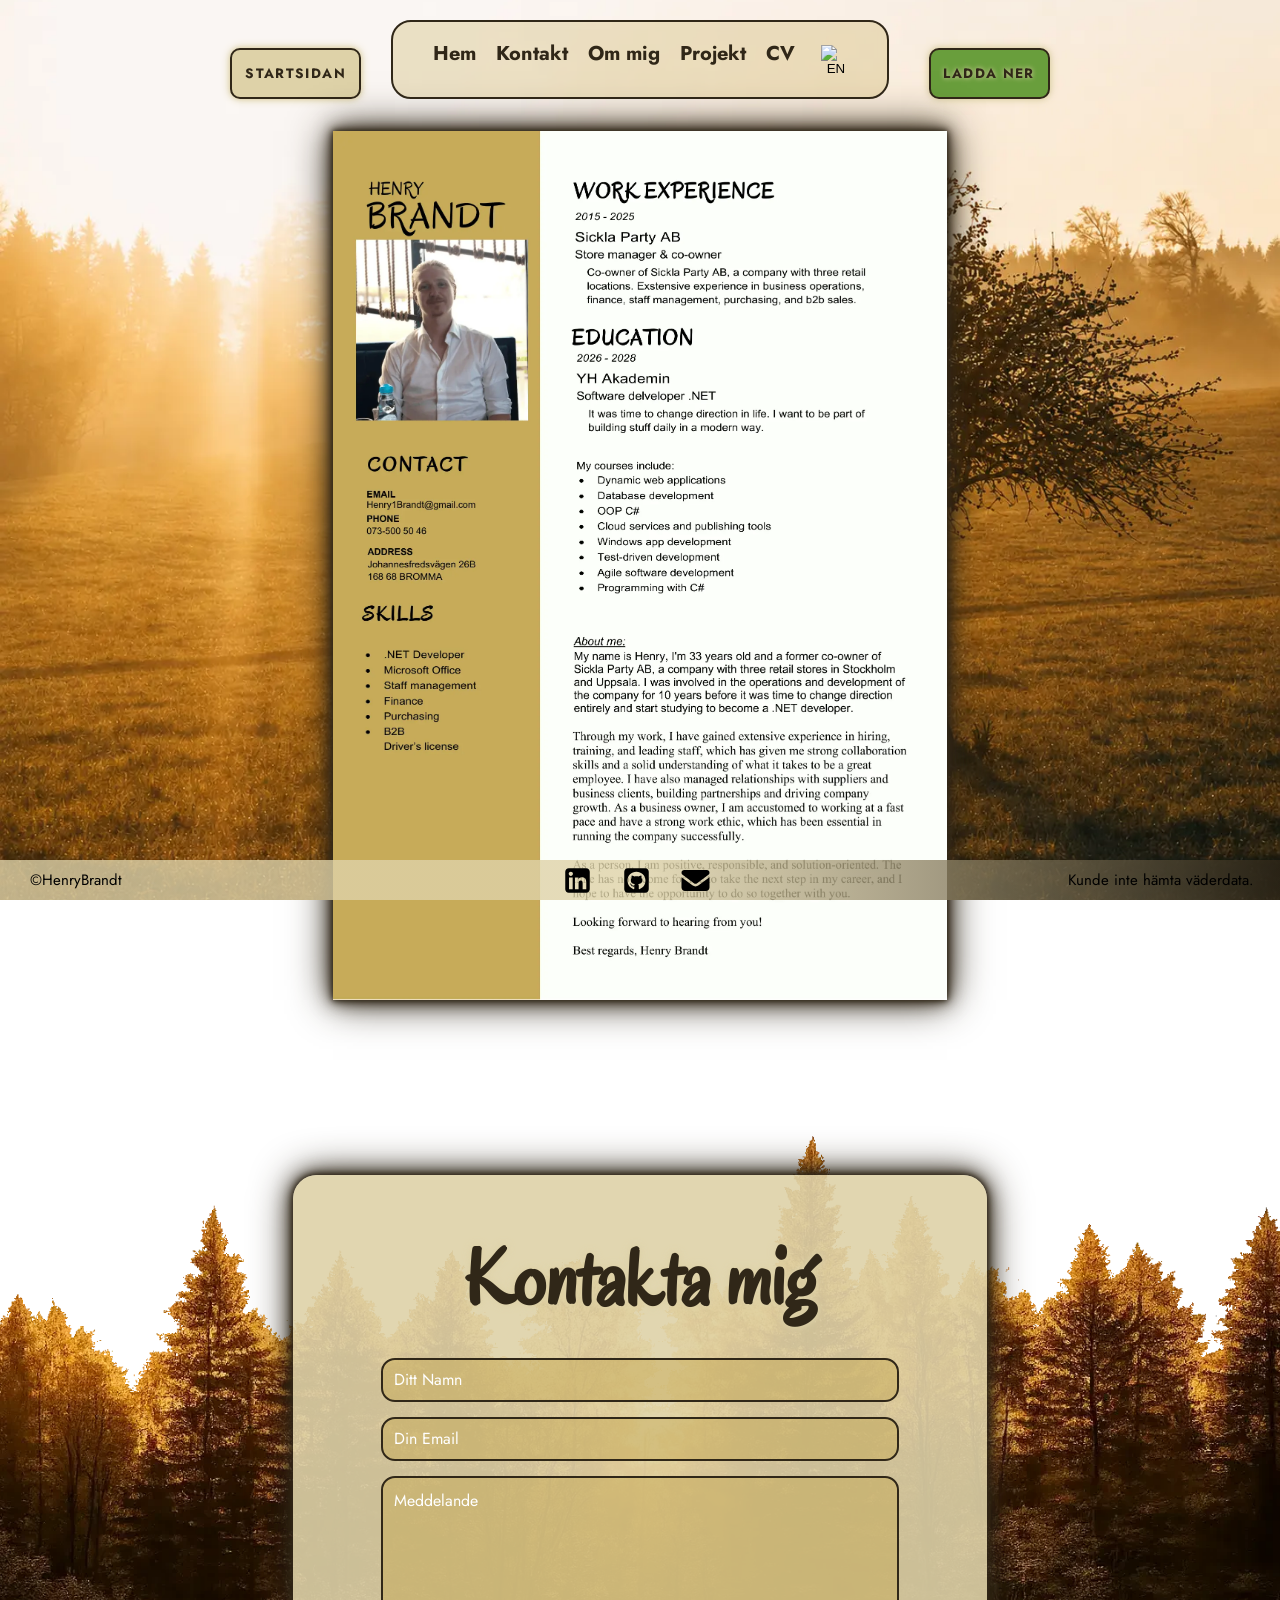
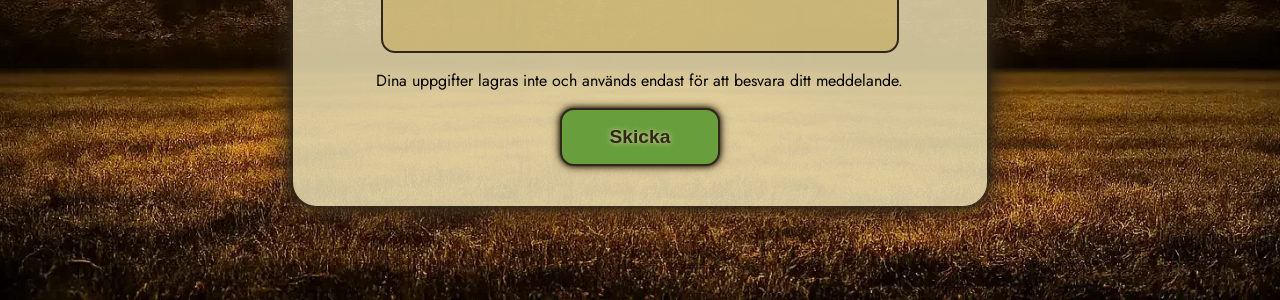
==== resume.html @ 18d9bd63 "försökte få 100% på lighthouse" ====
<!doctype html>
<html lang="en">
  <head>
    <meta charset="UTF-8" />
    <meta name="viewport" content="width=device-width, initial-scale=1.0" />
    <title>CV-Page</title>
    <meta
      name="description"
      content="Webbportfolio för Henry Brandt. Här hittar du mina kunskaper inom webbutveckling, tidigare projekt, mitt CV samt ett kontaktformulär."
    />
    <link rel="preconnect" href="https://fonts.googleapis.com" />
    <link rel="preconnect" href="https://fonts.gstatic.com" crossorigin />
    <link
      href="https://fonts.googleapis.com/css2?family=Jost:wght@400;700&display=swap"
      rel="stylesheet"
    />
    <link
      href="https://fonts.googleapis.com/css2?family=Jost:ital,wght@0,400;0,700&family=Oregano&display=swap"
      rel="stylesheet"
    />
    <link rel="stylesheet" href="style.css" />
  </head>
  <body>
    <!-- ======================navbar=========== -->
    <nav class="navbar">
      <button class="hamburger" id="hamburger">
        <span></span>
        <span></span>
        <span></span>
      </button>
      <ul class="nav-links" id="nav-links">
        <li><a href="index.html" data-i18n="nav-home">Hem</a></li>
        <li><a href="#contact-me" data-i18n="nav-contact">Kontakt</a></li>
        <li><a href="index.html#about" data-i18n="nav-about">Om mig</a></li>
        <li>
          <a href="index.html#projects" data-i18n="nav-projects">Projekt</a>
        </li>
        <li><a href="resume.html" data-i18n="nav-cv">CV</a></li>
        <li>
          <button id="lang-btn">
            <img id="lang-icon" src="Images/uk.svg" alt="EN" />
          </button>
        </li>
      </ul>
    </nav>
    <!-- ========resume===== -->
    <main>
      <section class="resume-page">
        <div class="resume">
          <div class="resume-btns">
            <a href="index.html" class="btn" id="more" data-i18n="home-btn"
              >Startsidan</a
            >
            <a
              href="files/CV Henry Brandt.pdf"
              download
              class="btn"
              id="download-btn"
              data-i18n="download-btn"
              >Ladda ner</a
            >
          </div>
          <img
            id="resume-img"
            class="resume-img"
            src="Images/CVHenryBrandt.webp"
            alt="Henry Brandt Resume"
          />
        </div>
      </section>
      <!-- ==========contact========== -->
      <section id="contact-me">
        <div class="contact-container">
          <form
            action="https://formsubmit.co/628b994dd02f0f2e605fde5d60cd582c"
            method="POST"
          >
            <h2 data-i18n="contact-header">Kontakta mig</h2>
            <input
              type="text"
              name="name"
              data-i18n-placeholder="placeholder-name"
              placeholder="Ditt Namn"
              pattern="[A-Za-zÅÄÖåäö\s]+"
              required
            />
            <input
              type="email"
              name="email"
              data-i18n-placeholder="placeholder-email"
              placeholder="Din Email"
              required
            />
            <textarea
              rows="5"
              name="Message"
              data-i18n-placeholder="placeholder-message"
              placeholder="Meddelande"
              required
            ></textarea>
            <p class="gdpr-text" data-i18n="gdpr-text">
              Dina uppgifter lagras inte och används endast för att besvara ditt
              meddelande.
            </p>
            <button type="submit" id="send-email" data-i18n="send-btn">
              Skicka
            </button>
          </form>
        </div>
      </section>
    </main>
    <!-- ====================footer================ -->
    <footer class="footer" id="site-footer">
      <p>©HenryBrandt</p>
      <div class="footer-links">
        <a
          href="https://www.linkedin.com/in/henry-brandt-07032629a"
          target="_blank"
        >
          <img
            src="Images/linkedIn.svg"
            class="footer-icon"
            alt="linedIn Icon"
          />
        </a>
        <a
          href="https://github.com/HenryBrandt-lgtm"
          class="footer-icon"
          target="_blank"
        >
          <img src="Images/git.svg" alt="gitHub Icon" />
        </a>
        <a href="#contact-me">
          <img src="Images/mail.svg" class="footer-icon" alt="Mail Icon" />
        </a>
      </div>
      <div class="weather-stuff"></div>
    </footer>
    <script src="translations.js"></script>
    <script src="app.js"></script>
  </body>
</html>
---- style.css ----
*::before,
*::after {
  -webkit-box-sizing: border-box;
  box-sizing: border-box;
}
html {
  scroll-behavior: smooth;
  overflow-x: hidden;
}
body {
  margin: 0;
  padding: 0;
  line-height: 1.6;
  overflow-x: hidden;
}

img {
  max-width: 100%;
  display: block;
}

h1,
h2,
h3,
h4,
h5,
h6,
p {
  margin: 0;
  padding: 0;
}
:root {
  --brown: #302718;
  --brown-rgb: 48, 39, 24;
  --gold: #c7ab59;
  --gold-rgb: 199, 171, 89;
  --beigeGold: #ded2a8;
  --beigeGold-rgb: 222, 210, 168;
  --white: #ffffff;
  --green: #699e3c;
}
body {
  font-family: "jost", "Century Gothic", AppleGothic, sans-serif;
  background: transparent;
  background-image: url("Images/HeroTree.webp");
  background-size: cover;
  background-attachment: fixed;
  background-position: center;
}

.hero-container {
  display: flex;
  height: 100vh;
}

.hero-left {
  width: 35%;
  display: flex;
  flex-direction: column;
  align-items: center;
  justify-content: center;
  padding-left: 10%;
  text-align: center;
}
.profile-card {
  background: rgba(var(--beigeGold-rgb), 0.5);
  box-shadow: 0 0 40px var(--brown);
  width: auto;
  border-radius: 50px;
  padding: 1rem;
  z-index: 2;
}

.hero-right {
  width: 65%;
  display: flex;
  align-items: flex-start;
  justify-content: center;
  padding-top: 15%;
}
.overlay-hero {
  color: var(--white);
  text-align: center;
  z-index: 2;
  width: 540px;
}
.moving-pic {
  width: 60px;
  position: fixed;
  top: 60px;
  right: 20px;
  z-index: 0;
}
.hero-header {
  position: relative;
  z-index: 2;
  color: var(--white);
  font-size: 4rem;
  margin-bottom: 1.5rem;
  letter-spacing: 2px;
  line-height: 1.1;
  text-shadow:
    0 0 5px var(--brown),
    0 0 10px var(--brown),
    0 0 20px var(--brown),
    0 0 40px var(--brown);
  font-family: "Oregano", cursive;
}

.hero-name {
  font-size: 3rem;
  letter-spacing: 2px;
  color: var(--white);
  text-shadow:
    0 0 5px var(--brown),
    0 0 10px var(--brown),
    0 0 20px var(--brown),
    0 0 40px var(--brown);
  font-family: "Oregano", cursive;
  letter-spacing: 0.4rem;
}
.profile-text {
  font-size: 1.5rem;
  color: var(--brown);
  letter-spacing: 1px;
  line-height: 1.5;
  text-shadow:
    0 0 5px var(--beigeGold),
    0 0 10px var(--beigeGold),
    0 0 20px var(--beigeGold),
    0 0 40px var(--beigeGold);
}

.profile-pic {
  width: 300px;
  height: auto;
  margin: 0 auto;
  margin-bottom: 1.5rem;
}
.btn {
  background: transparent;
  border: 2px solid var(--brown);
  color: var(--brown);
  background-color: var(--beigeGold);
  font-size: 0.85rem;
  font-weight: bold;
  letter-spacing: 0.1em;
  text-transform: uppercase;
  display: inline-block;
  padding: 0.8rem 0.8rem;
  border-radius: 10px;
  cursor: pointer;
  margin: 1rem;
  margin-top: 1.5rem;
  margin-bottom: 2rem;
  transition:
    background 0.8s,
    color 0.3s;
  box-shadow:
    0 0 5px var(--beigeGold),
    0 0 10px var(--beigeGold);
  text-decoration: none;
}
#contact-btn,
#download-btn {
  background-color: var(--green);
  color: var(--brown);
  text-shadow: 0 0 5px var(--beigeGold);
}
#contact-btn:hover,
#download-btn:hover {
  background: var(--brown);
  color: var(--beigeGold);
}
.btn:hover {
  background: var(--brown);
  color: var(--beigeGold);
  transform: translateY(-3px);
  box-shadow: 0 10px 25px var(--gold);
}
@media (max-width: 1024px) {
  .hero-container {
    flex-direction: column-reverse;
    height: auto;
    padding-top: 80px;
    align-items: center;
  }

  .hero-left,
  .hero-right {
    width: 80%;
    padding: 0;
    justify-content: center;
    align-items: center;
  }

  .hero-right {
    padding-top: 2rem;
  }

  .overlay-hero {
    width: 100%;
  }
}
@media (max-width: 480px) {
  .hero-container {
    flex-direction: column-reverse;
    height: auto;
    padding-top: 10px;
    align-items: center;
  }

  .hero-left,
  .hero-right {
    width: 80%;
    padding: 0;
    justify-content: center;
    align-items: center;
  }

  .hero-right {
    padding-top: 2rem;
  }

  .overlay-hero {
    width: 100%;
  }

  .hero-header {
    font-size: 2.5rem;
  }

  .hero-name {
    font-size: 2rem;
  }

  .profile-pic {
    width: 200px;
  }
  .profile-text {
    font-size: 1.1rem;
  }

  .moving-pic {
    display: none;
  }
  .btn {
    margin-bottom: 0.2rem;
  }
}

/* ===========navbar============ */

.navbar {
  position: fixed;
  top: 20px;
  left: 50%;
  transform: translateX(-50%);
  width: auto;

  display: flex;
  justify-content: center;
  align-items: center;
  gap: 30px;

  padding-right: 30px;
  z-index: 5;

  background: rgba(var(--gold-rgb), 0.3);
  backdrop-filter: blur(5px);
  border-radius: 20px;
  border: 2px solid var(--brown);
}

.nav-links {
  list-style: none;
  display: flex;
  gap: 20px;
}

.nav-links a {
  color: var(--brown);
  text-decoration: none;
  font-weight: bold;
  font-size: 20px;
  transition: 0.5s;
}

.nav-links a:hover,
#lang-btn:hover {
  color: var(--green);
}

.navbar.scrolled {
  background: rgba(var(--beigeGold-rgb), 0.4);
}

#lang-btn {
  background-color: transparent;
  border: none;
  cursor: pointer;
}
.hamburger {
  display: none;
  flex-direction: column;
  gap: 5px;
  background: none;
  border: none;
  cursor: pointer;
  padding: 5px;
}

.hamburger span {
  display: block;
  width: 25px;
  height: 3px;
  background: var(--brown);
  border-radius: 3px;
}
#lang-icon {
  margin-top: 6px;
  width: 30px;
}

@media (max-width: 1100px) {
  .hamburger {
    display: flex;
    margin-left: auto;
  }
  .navbar {
    padding: 10px 20px;
    width: 5%;
    left: 10px;
    transform: none;
  }
  .nav-links {
    display: none;
    align-items: center;
    flex-direction: column;
    position: absolute;
    top: 30px;
    left: 0;
    width: 80px;
    font-weight: bold;
    background: rgba(var(--beigeGold-rgb), 1);
    padding: 15px;
    border-radius: 25px;
    border: 2px solid var(--brown);
    gap: 5px;
  }
  #lang-icon {
    margin-top: 0;
  }

  .nav-links.open {
    display: flex;
  }
}
/* =========about ======== */

#about {
  height: 100vh;
  display: flex;
  flex-direction: column;
  color: var(--brown);
}
.top-row {
  display: flex;
  align-items: stretch;
  height: 55vh;
  margin-top: 10rem;
}
.bottom-about {
  height: 10vh;
  display: flex;
  align-items: center;
  justify-content: center;
  text-align: center;
}
.about-header {
  font-size: 2.5rem;
}

#about p {
  font-size: 1.2rem;
}
.left-about {
  padding-left: 15%;
  width: 40%;
  display: flex;
  flex-direction: column;
  align-items: center;
  justify-content: center;
  text-align: center;
  height: 100%;
}

.right-about {
  padding-right: 10%;
  padding-left: 2rem;
  width: 40%;
  display: flex;
  flex-direction: column;
  align-items: center;
  justify-content: center;
  text-align: center;
  height: 100%;
}
.about-container {
  background: rgba(var(--beigeGold-rgb), 0.8);
  box-shadow: 0 0 40px var(--brown);
  width: auto;
  border-radius: 50px;
  padding: 3rem;
  z-index: 2;
  position: relative;
  height: 100%;
  box-sizing: border-box;
}
.about-left-img {
  position: absolute;
  left: -90px;
  top: -40px;
  width: 200px;
}
.about-container .about-right-img {
  position: absolute;
  right: -80px;
  top: -40px;
  width: 200px;
}

.info-box {
  display: none;
}
.right-about a {
  text-decoration: none;
  color: var(--brown);
  font-size: larger;
  display: flex;
  align-items: center;
  justify-content: flex-start;
  width: 100px;
  text-align: left;
  padding: 0.5rem;
}
.right-about img {
  width: 40px;
}
.areas-list {
  list-style: none;
  padding: 0;
  margin: 0 auto;
  display: grid;
  grid-template-columns: repeat(2, 1fr);
  gap: 1rem;
  width: 100%;
}

.areas-list li {
  display: flex;
  justify-content: center;
  margin-bottom: 1rem;
}
.right-about .logo {
  width: 40px;
  height: 40px;
  margin-left: 0;
}
.right-about .arrow-icon {
  width: 20px;
  height: 20px;
  transition: transform 0.3s ease;
}
.flipped {
  transform: rotate(180deg);
}
.testamonials {
  margin-top: 6rem;
  font-size: 3rem;
  color: var(--white);
  font-family: "Oregano", cursive;
  text-shadow:
    0 0 5px var(--brown),
    0 0 10px var(--brown);
}

@media (max-width: 1024px) {
  #about {
    flex-direction: column;
    height: auto;
    padding-top: 80px;
    align-items: center;
  }
  .top-row {
    flex-direction: column;
    align-items: center;
    height: auto;
    width: 80%;
  }

  .left-about,
  .right-about {
    width: 80%;
    height: auto;
    padding: 0;
    margin-top: 2rem;
    margin-bottom: 2rem;
  }
}

@media (max-width: 480px) {
  #about {
    height: auto;
    padding-top: 40px;
  }
  .top-row {
    display: flex;
    flex-direction: column;
  }
  .about-header {
    font-size: 2rem;
  }
  .left-about,
  .right-about {
    padding: 0;
    margin-bottom: 2rem;
    padding: 0;
    box-sizing: border-box;
  }

  .about-left-img,
  .about-right-img {
    display: none;
  }
  .testamonials {
    margin-top: 1rem;
    font-size: 2.5rem;
  }
}

/* ========projects============ */
#projects {
  height: 90vh;
  display: flex;
  align-items: center;
  padding-bottom: 20px;
}
.projects-grid {
  width: 70%;
  margin: 0 auto;
  display: grid;
  grid-template-columns: repeat(3, 1fr);
  gap: 2rem;
  z-index: 2;
}

.project-card {
  border-radius: 16px;
  overflow: hidden;
  background: rgba(var(--beigeGold-rgb), 0.6);
  box-shadow:
    0 0 5px var(--brown),
    0 0 10px var(--brown);
}
.project-card img {
  width: 100%;
  height: auto;
  display: block;

  object-fit: cover;
  margin: 0 auto;
}
.card-icon {
  display: inline-block;
  padding: 6px;
  transition:
    transform 0.3s ease,
    filter 0.3s ease;
}
.card-icon img {
  width: 75px;
  height: 50px;
}
.card-icon:hover {
  transform: translateY(-4px);
  filter: drop-shadow(0 0 6px var(--green));
}

.project-info {
  padding-top: 1rem;
  width: 90%;
  display: flex;
  flex-direction: column;
  gap: 0.6rem;
  margin: 0 auto;
}

.project-info h3 {
  color: var(--brown);
  font-size: 1.7rem;
}
.project-info a {
  align-self: center;
  text-align: center;
  width: auto;
  font-size: 0.8rem;
}

.project-info p {
  color: var(--brown);
  font-size: 1.2rem;
}

@media (max-width: 1024px) {
  .projects-grid {
    width: 80%;
    grid-template-columns: repeat(2, 1fr);
  }
  .card-icon img {
    filter: drop-shadow(0 0 4px var(--green));
  }
}
@media (max-width: 768px) {
  .projects-grid {
    grid-template-columns: 1fr;
  }
}
@media (max-width: 480px) {
  #projects {
    height: auto;
    padding: 80px 0 0;
  }

  .projects-grid {
    width: 80%;
    grid-template-columns: 1fr;
  }
  .card-icon img {
    filter: drop-shadow(0 0 4px var(--green));
  }
}

/* ============contact========== */

#contact-me {
  display: flex;
  height: 100vh;
  background-image: url("Images/footertreeline.webp");
  background-size: cover;
  background-position: center;
  justify-content: center;
  align-items: center;
}
.contact-container {
  width: 80%;
  display: flex;
  justify-content: center;
  align-items: center;
  padding-top: 5rem;
  z-index: 3;
}
.contact-container h2 {
  color: var(--brown);
  font-size: 5rem;
  font-family: "Oregano", cursive;
  text-shadow:
    0 0 5px var(--beigeGold),
    0 0 10px var(--beigeGold);
}

form {
  background: rgba(var(--beigeGold-rgb), 0.9);
  width: 60%;
  height: 50%;
  border-radius: 24px;
  padding: 40px;

  display: flex;
  flex-direction: column;
  align-items: center;
  gap: 15px;

  box-shadow:
    0 0 5px var(--brown),
    0 0 10px var(--brown),
    0 0 20px var(--brown),
    0 0 40px var(--brown);
}

form input,
form textarea {
  width: 80%;

  padding: 0.7rem;

  border-radius: 14px;

  background: rgba(var(--gold-rgb), 0.5);
  border: 2px solid var(--brown);
  color: var(--brown);

  font-size: 1rem;

  transition: 0.3s ease;
}
form textarea {
  height: 150px;
  resize: none;
  font-family: "jost", "Century Gothic", AppleGothic, sans-serif;
  font-size: 1rem;
}

form input::placeholder,
form textarea::placeholder {
  color: var(--white);
  font-family: "jost", "Century Gothic", AppleGothic, sans-serif;
  font-size: 1rem;
}

form input:focus,
form textarea:focus {
  background: rgba(var(--beigeGold-rgb), 0.8);

  transform: translateY(-2px);

  box-shadow: 0 0 0 2px var(--green);
}

#send-email {
  padding: 16px;
  width: 10rem;
  border-radius: 14px;

  background-color: var(--green);
  color: var(--brown);
  text-shadow: 0 0 5px var(--beigeGold);
  font-size: 1.2rem;
  font-weight: bold;
  border: 2px solid var(--brown);

  cursor: pointer;

  box-shadow:
    0 0 5px var(--brown),
    0 0 10px var(--brown);
}

#send-email:hover {
  transform: translateY(-3px);

  box-shadow: 0 10px 25px var(--gold);
}
@media (max-width: 1024px) {
  #contact-me {
    height: auto;
    margin-top: 0;
  }
  .contact-container {
    width: 80%;
    padding-top: 5rem;
    margin-bottom: 2rem;
  }

  .contact-container h2 {
    font-size: 5rem;
  }

  form {
    width: 80%;
  }
}

@media (max-width: 480px) {
  .contact-container {
    width: 80%;
    height: auto;
    padding-top: 3rem;
    padding-bottom: 2rem;
  }
  form {
    padding: 28px;
    width: 100%;
  }

  .gdpr-text {
    font-size: 0.8rem;
  }

  .contact-container h2 {
    font-size: 3rem;
  }
}

/* ==========footer=========== */

#site-footer {
  box-sizing: border-box;
  position: fixed;
  z-index: 4;
  height: 2.5rem;
  bottom: 0px;
  width: 100%;
  display: flex;
  justify-content: space-between;
  align-items: center;
  padding-left: 30px;
  background: linear-gradient(
    to right,
    rgba(var(--beigeGold-rgb), 0.8),
    rgba(var(--beigeGold-rgb), 0.8),
    rgba(var(--brown-rgb), 0.8)
  );
}

#site-footer p {
  font-size: 15px;
  padding-right: 26px;
}
.footer-icon:hover {
  transform: translateY(-2px);
  filter: drop-shadow(0 0 6px var(--green));
}

.footer-links {
  display: flex;
  align-items: center;
  gap: 24px;
  margin-left: 3.5rem;
}
.footer-icon {
  width: 35px;
}

.cityDisplay,
.tempDisplay {
  color: var(--beigeGold);
}
@media (max-width: 1024px) {
  #site-footer {
    gap: 8px;
    padding: 10px;
    text-align: center;
  }
}

@media (max-width: 480px) {
  #site-footer {
    gap: 8px;
    padding: 10px;
    text-align: center;
  }
  .footer-links {
    gap: 24px;
    margin-left: 1rem;
  }

  #site-footer p {
    font-size: 10px;
    padding-right: 0;
  }
}
/* ===========resume======== */
.resume-page {
  display: flex;
  flex-direction: column;
  align-items: center;
  justify-content: center;
  width: 100%;
}
.resume {
  display: flex;
  flex-direction: column;
  align-items: center;
  justify-content: center;
  width: 80%;
}
.resume a {
  margin-top: 3rem;
}
.resume-img {
  width: 60%;
  box-shadow:
    0 0 5px var(--brown),
    0 0 10px var(--brown),
    0 0 20px var(--brown),
    0 0 40px var(--brown);
}
.resume-btns {
  display: flex;
  flex-direction: row;
  align-items: center;
  justify-content: center;
  gap: 33.5rem;
}
@media (max-width: 1024px) {
  .resume-btns {
    gap: 4rem;
  }

  .resume-img {
    width: 80%;
  }
}
@media (max-width: 480px) {
  .resume {
    width: 90%;
  }

  .resume-img {
    width: 100%;
  }

  .resume-btns {
    gap: 2rem;
  }
  .resume a {
    margin-top: 5rem;
  }
}
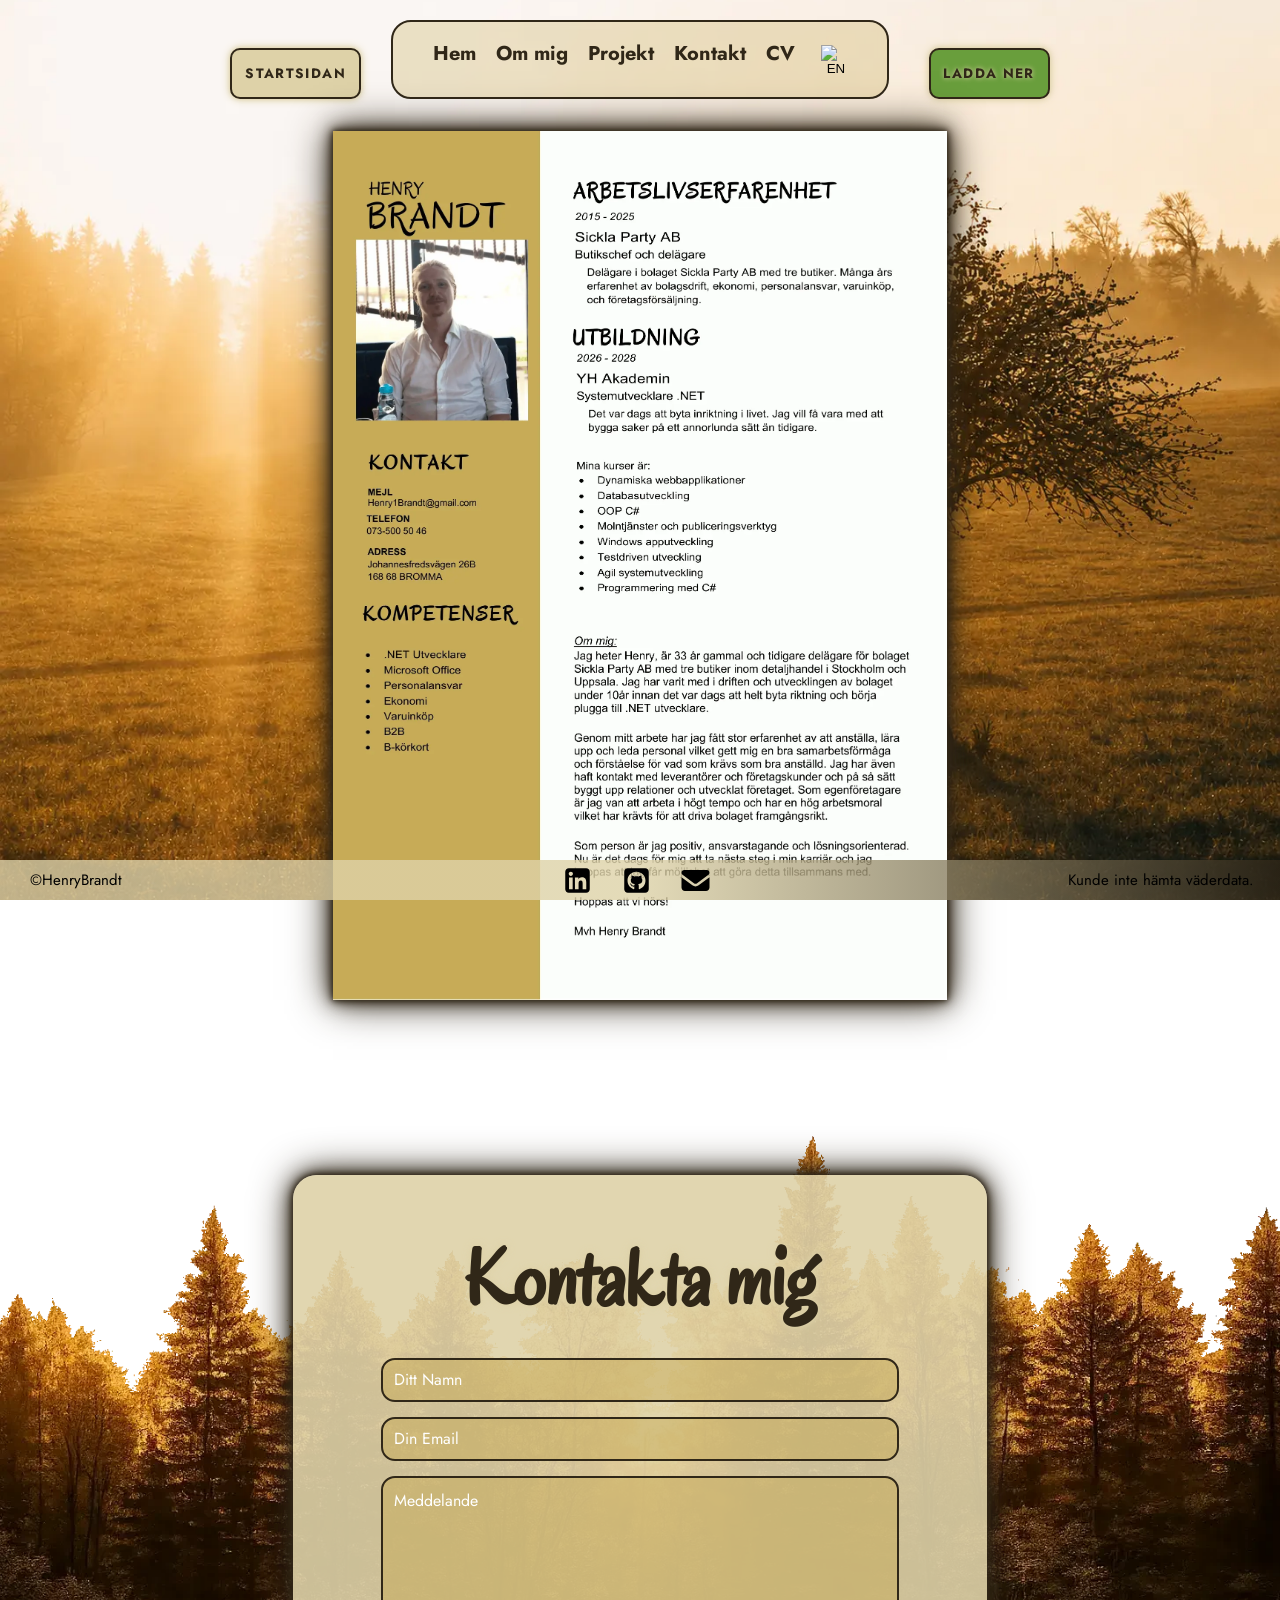
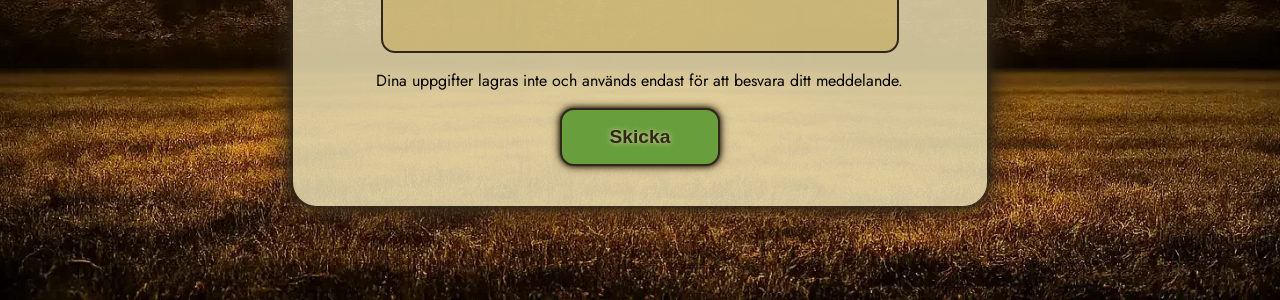
==== commit 17c2bb6b: "bytt text på testamonials och la på pulserande boxshadow på knappar i mobilläge med keyframes animat" ====
--- a/resume.html
+++ b/resume.html
@@ -30,11 +30,11 @@
       </button>
       <ul class="nav-links" id="nav-links">
         <li><a href="index.html" data-i18n="nav-home">Hem</a></li>
-        <li><a href="#contact-me" data-i18n="nav-contact">Kontakt</a></li>
         <li><a href="index.html#about" data-i18n="nav-about">Om mig</a></li>
         <li>
           <a href="index.html#projects" data-i18n="nav-projects">Projekt</a>
         </li>
+        <li><a href="#contact-me" data-i18n="nav-contact">Kontakt</a></li>
         <li><a href="resume.html" data-i18n="nav-cv">CV</a></li>
         <li>
           <button id="lang-btn">
--- a/style.css
+++ b/style.css
@@ -483,6 +483,7 @@
   text-shadow:
     0 0 5px var(--brown),
     0 0 10px var(--brown);
+  transition: opacity 1.5s ease;
 }
 
 @media (max-width: 1024px) {
@@ -625,6 +626,20 @@
   .projects-grid {
     grid-template-columns: 1fr;
   }
+  @keyframes pulseGreen {
+    0%,
+    100% {
+      filter: drop-shadow(0 0 4px var(--green));
+    }
+    50% {
+      filter: drop-shadow(0 0 6px var(--green))
+        drop-shadow(0 0 12px var(--green));
+    }
+  }
+
+  .card-icon img {
+    animation: pulseGreen 3s ease-in-out infinite;
+  }
 }
 @media (max-width: 480px) {
   #projects {
@@ -635,9 +650,6 @@
   .projects-grid {
     width: 80%;
     grid-template-columns: 1fr;
-  }
-  .card-icon img {
-    filter: drop-shadow(0 0 4px var(--green));
   }
 }
 
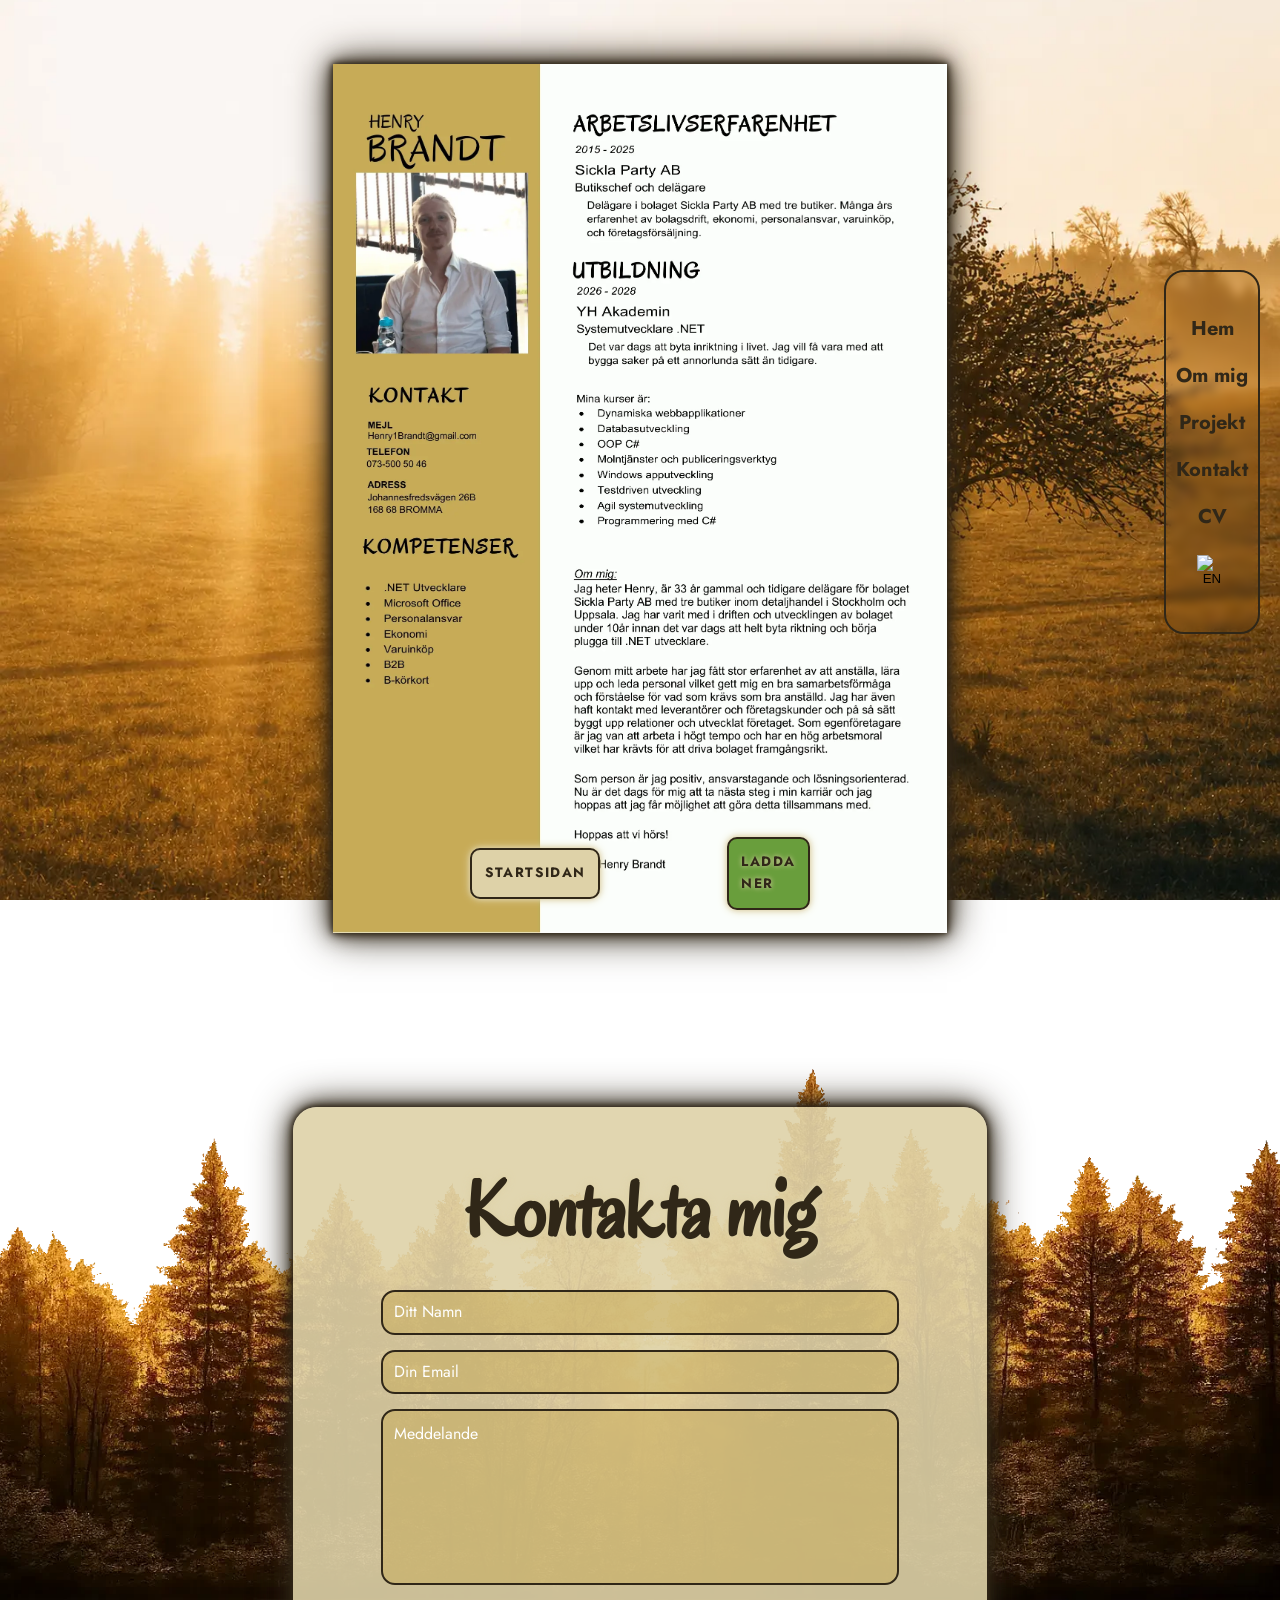
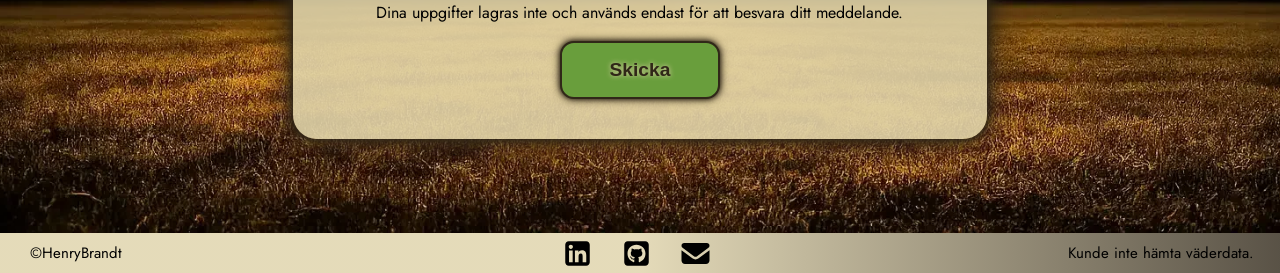
==== commit 00fe29d8: "bättre knappar på resume sidan, flyttat navbar" ====
--- a/resume.html
+++ b/resume.html
@@ -47,6 +47,12 @@
     <main>
       <section class="resume-page">
         <div class="resume">
+          <img
+            id="resume-img"
+            class="resume-img"
+            src="Images/CVHenryBrandt.webp"
+            alt="Henry Brandt Resume"
+          />
           <div class="resume-btns">
             <a href="index.html" class="btn" id="more" data-i18n="home-btn"
               >Startsidan</a
@@ -60,12 +66,6 @@
               >Ladda ner</a
             >
           </div>
-          <img
-            id="resume-img"
-            class="resume-img"
-            src="Images/CVHenryBrandt.webp"
-            alt="Henry Brandt Resume"
-          />
         </div>
       </section>
       <!-- ==========contact========== -->
--- a/style.css
+++ b/style.css
@@ -63,7 +63,7 @@
   text-align: center;
 }
 .profile-card {
-  background: rgba(var(--beigeGold-rgb), 0.5);
+  background: transparent;
   box-shadow: 0 0 40px var(--brown);
   width: auto;
   border-radius: 50px;
@@ -178,6 +178,32 @@
   transform: translateY(-3px);
   box-shadow: 0 10px 25px var(--gold);
 }
+@media (min-width: 1440px) {
+  .profile-card {
+    padding: 2rem;
+  }
+  .overlay-hero {
+    width: 700px;
+  }
+  .profile-pic {
+    width: 400px;
+  }
+
+  .profile-text {
+    font-size: 1.8rem;
+  }
+
+  .btn {
+    font-size: 1rem;
+    padding: 1rem 1.2rem;
+  }
+  .hero-header {
+    font-size: 5rem;
+  }
+  .hero-name {
+    font-size: 4rem;
+  }
+}
 @media (max-width: 1024px) {
   .hero-container {
     flex-direction: column-reverse;
@@ -188,7 +214,6 @@
 
   .hero-left,
   .hero-right {
-    width: 80%;
     padding: 0;
     justify-content: center;
     align-items: center;
@@ -206,7 +231,7 @@
   .hero-container {
     flex-direction: column-reverse;
     height: auto;
-    padding-top: 10px;
+    padding-top: 1rem;
     align-items: center;
   }
 
@@ -235,7 +260,7 @@
   }
 
   .profile-pic {
-    width: 200px;
+    width: auto;
   }
   .profile-text {
     font-size: 1.1rem;
@@ -253,20 +278,21 @@
 
 .navbar {
   position: fixed;
-  top: 20px;
-  left: 50%;
-  transform: translateX(-50%);
+  top: 30vh;
+  right: 20px;
+  transform: none;
   width: auto;
 
   display: flex;
-  justify-content: center;
-  align-items: center;
-  gap: 30px;
-
-  padding-right: 30px;
+  flex-direction: column;
+  justify-content: center;
+  align-items: center;
+  gap: 15px;
+
+  padding: 20px 5px;
   z-index: 5;
 
-  background: rgba(var(--gold-rgb), 0.3);
+  background: transparent;
   backdrop-filter: blur(5px);
   border-radius: 20px;
   border: 2px solid var(--brown);
@@ -275,7 +301,10 @@
 .nav-links {
   list-style: none;
   display: flex;
-  gap: 20px;
+  flex-direction: column;
+  align-items: center;
+  gap: 15px;
+  padding: 5px;
 }
 
 .nav-links a {
@@ -292,7 +321,7 @@
 }
 
 .navbar.scrolled {
-  background: rgba(var(--beigeGold-rgb), 0.4);
+  background: rgba(var(--beigeGold-rgb), 0.6);
 }
 
 #lang-btn {
@@ -325,12 +354,13 @@
 @media (max-width: 1100px) {
   .hamburger {
     display: flex;
-    margin-left: auto;
   }
   .navbar {
     padding: 10px 20px;
     width: 5%;
-    left: 10px;
+    top: 10px;
+    left: auto;
+    right: 10px;
     transform: none;
   }
   .nav-links {
@@ -339,7 +369,7 @@
     flex-direction: column;
     position: absolute;
     top: 30px;
-    left: 0;
+    right: 0;
     width: 80px;
     font-weight: bold;
     background: rgba(var(--beigeGold-rgb), 1);
@@ -394,7 +424,6 @@
   text-align: center;
   height: 100%;
 }
-
 .right-about {
   padding-right: 10%;
   padding-left: 2rem;
@@ -416,6 +445,7 @@
   position: relative;
   height: 100%;
   box-sizing: border-box;
+  max-height: 500px;
 }
 .about-left-img {
   position: absolute;
@@ -423,7 +453,19 @@
   top: -40px;
   width: 200px;
 }
-.about-container .about-right-img {
+.about-container-skills {
+  background: rgba(var(--beigeGold-rgb), 0.8);
+  box-shadow: 0 0 40px var(--brown);
+  width: auto;
+  border-radius: 50px;
+  padding: 3rem;
+  z-index: 2;
+  position: relative;
+  height: 100%;
+  box-sizing: border-box;
+  max-height: 500px;
+}
+.about-container-skills.about-container-skills .about-right-img {
   position: absolute;
   right: -80px;
   top: -40px;
@@ -477,20 +519,30 @@
 }
 .testamonials {
   margin-top: 6rem;
-  font-size: 3rem;
-  color: var(--white);
+  font-size: 2.5rem;
+  color: rgba(255, 255, 255, 0.692);
   font-family: "Oregano", cursive;
   text-shadow:
     0 0 5px var(--brown),
     0 0 10px var(--brown);
   transition: opacity 1.5s ease;
 }
-
+@media (min-width: 1440px) {
+  .about-header {
+    font-size: 3.2rem;
+  }
+  #about p {
+    font-size: 1.5rem;
+  }
+  .testamonials {
+    font-size: 3rem;
+  }
+}
 @media (max-width: 1024px) {
   #about {
     flex-direction: column;
     height: auto;
-    padding-top: 80px;
+    padding-top: 0;
     align-items: center;
   }
   .top-row {
@@ -498,6 +550,7 @@
     align-items: center;
     height: auto;
     width: 80%;
+    margin-top: 0;
   }
 
   .left-about,
@@ -808,7 +861,6 @@
 
 #site-footer {
   box-sizing: border-box;
-  position: fixed;
   z-index: 4;
   height: 2.5rem;
   bottom: 0px;
@@ -881,11 +933,13 @@
   width: 100%;
 }
 .resume {
+  margin-top: 4rem;
   display: flex;
   flex-direction: column;
   align-items: center;
   justify-content: center;
   width: 80%;
+  position: relative;
 }
 .resume a {
   margin-top: 3rem;
@@ -900,10 +954,18 @@
 }
 .resume-btns {
   display: flex;
+  position: absolute;
   flex-direction: row;
   align-items: center;
   justify-content: center;
-  gap: 33.5rem;
+  bottom: -1%;
+  gap: 30%;
+  z-index: 2;
+  width: auto;
+}
+.resume-btns .btn {
+  font-size: clamp(0.6rem, 1.2vw, 0.85rem); /* skalas automatiskt */
+  padding: clamp(0.4rem, 1vw, 0.8rem);
 }
 @media (max-width: 1024px) {
   .resume-btns {
@@ -922,11 +984,19 @@
   .resume-img {
     width: 100%;
   }
+  .btn {
+    margin: 0.2rem;
+    margin-bottom: 1.5rem;
+    font-size: 0.7rem;
+    width: 100%;
+  }
 
   .resume-btns {
-    gap: 2rem;
+    gap: 9rem;
+    margin: 0;
+    bottom: -3%;
   }
   .resume a {
-    margin-top: 5rem;
-  }
-}
+    margin-top: 2rem;
+  }
+}
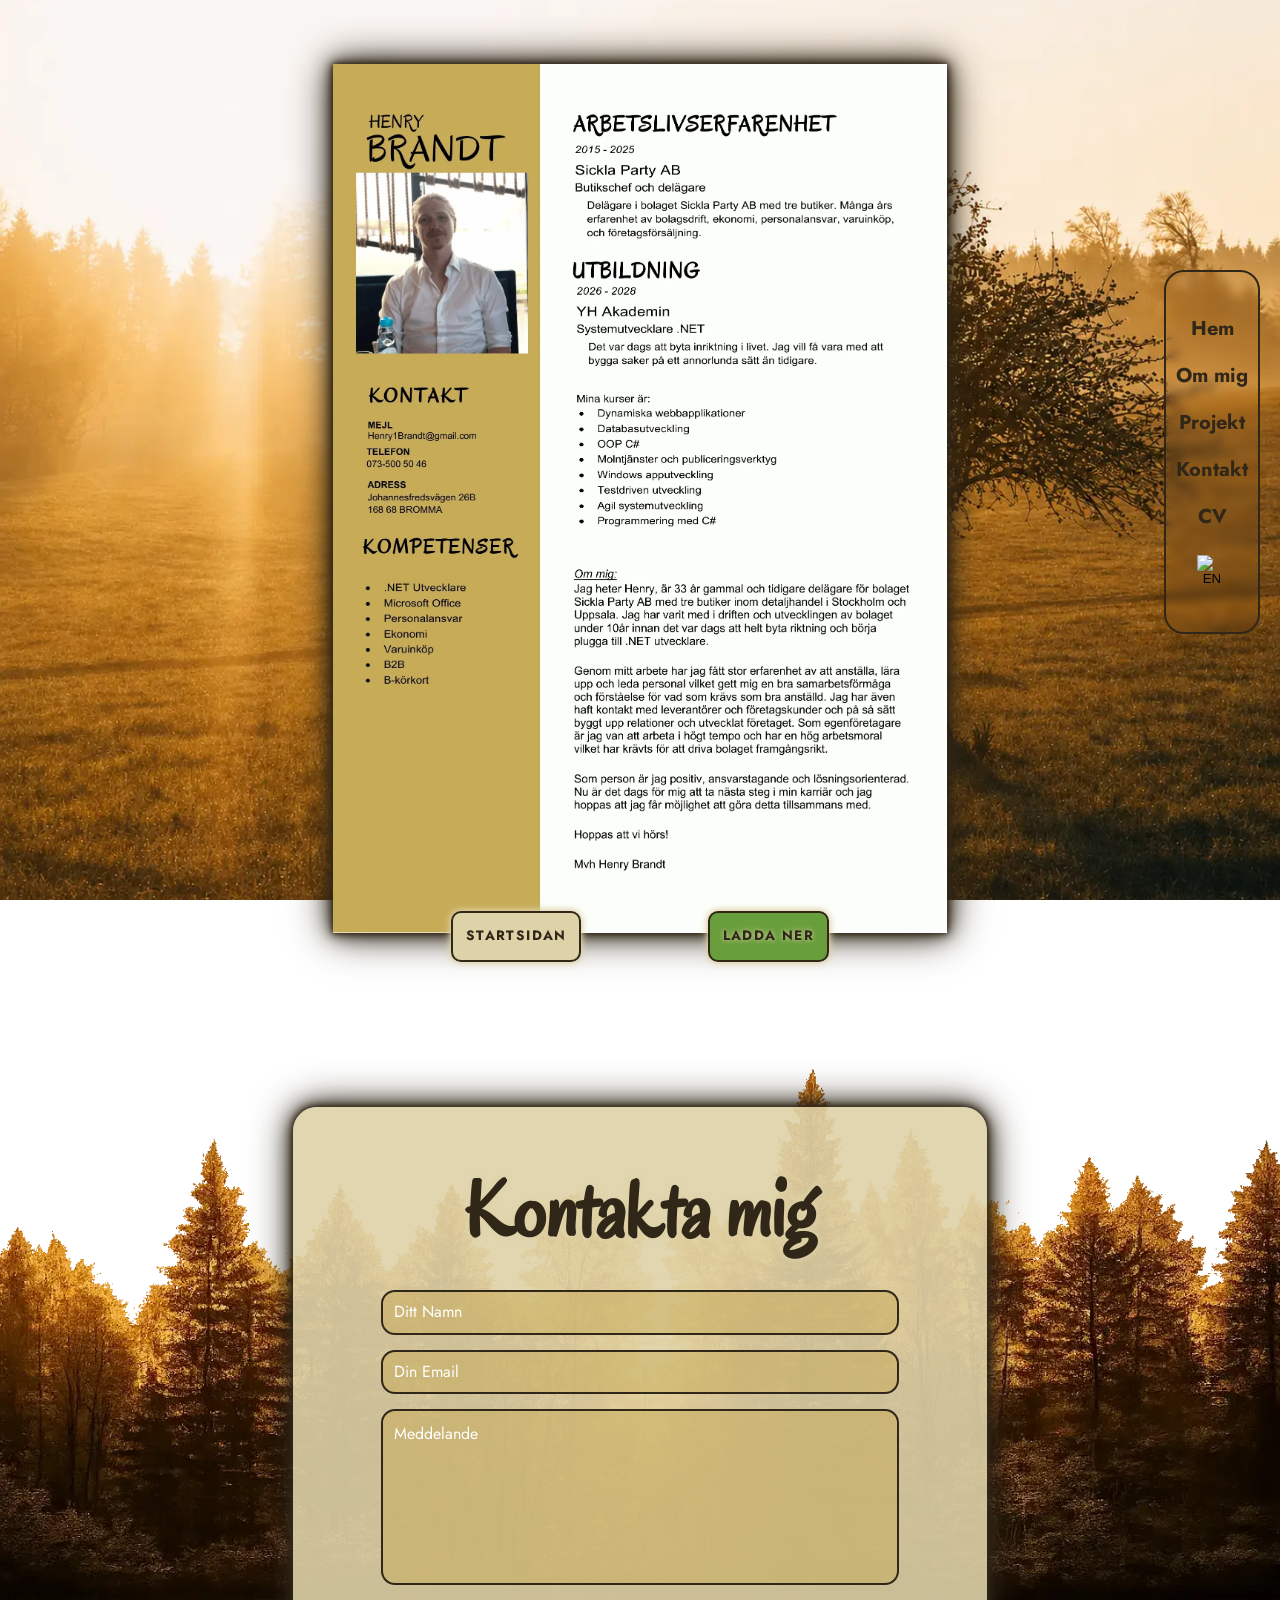
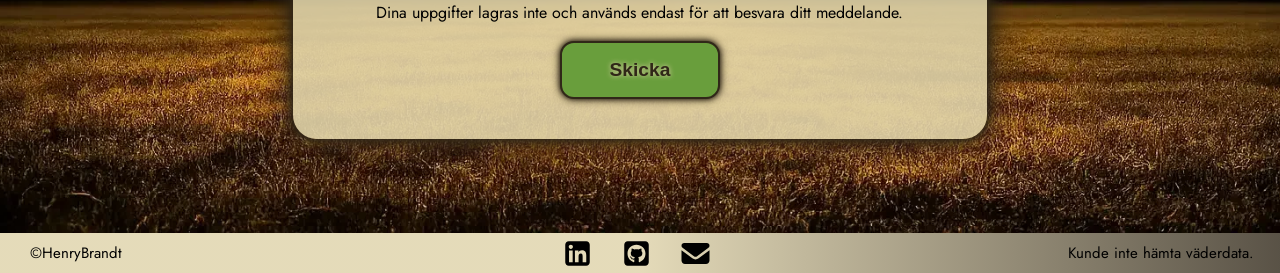
==== commit e807cd8d: "Feat(Projects) Add new project to the project site" ====
--- a/resume.html
+++ b/resume.html
@@ -58,11 +58,12 @@
               >Startsidan</a
             >
             <a
-              href="files/CV Henry Brandt.pdf"
+              href="files/CV HenryBrandt.pdf"
               download
               class="btn"
               id="download-btn"
               data-i18n="download-btn"
+              data-i18n-href="cv-pdf-href"
               >Ladda ner</a
             >
           </div>
--- a/style.css
+++ b/style.css
@@ -132,7 +132,7 @@
 }
 
 .profile-pic {
-  width: 300px;
+  width: 400px;
   height: auto;
   margin: 0 auto;
   margin-bottom: 1.5rem;
@@ -178,32 +178,7 @@
   transform: translateY(-3px);
   box-shadow: 0 10px 25px var(--gold);
 }
-@media (min-width: 1440px) {
-  .profile-card {
-    padding: 2rem;
-  }
-  .overlay-hero {
-    width: 700px;
-  }
-  .profile-pic {
-    width: 400px;
-  }
-
-  .profile-text {
-    font-size: 1.8rem;
-  }
-
-  .btn {
-    font-size: 1rem;
-    padding: 1rem 1.2rem;
-  }
-  .hero-header {
-    font-size: 5rem;
-  }
-  .hero-name {
-    font-size: 4rem;
-  }
-}
+
 @media (max-width: 1024px) {
   .hero-container {
     flex-direction: column-reverse;
@@ -396,8 +371,8 @@
 }
 .top-row {
   display: flex;
-  align-items: stretch;
-  height: 55vh;
+  align-items: flex-start;
+  height: auto;
   margin-top: 10rem;
 }
 .bottom-about {
@@ -422,7 +397,7 @@
   align-items: center;
   justify-content: center;
   text-align: center;
-  height: 100%;
+  height: auto;
 }
 .right-about {
   padding-right: 10%;
@@ -438,14 +413,14 @@
 .about-container {
   background: rgba(var(--beigeGold-rgb), 0.8);
   box-shadow: 0 0 40px var(--brown);
-  width: auto;
+  width: 100%;
   border-radius: 50px;
   padding: 3rem;
   z-index: 2;
   position: relative;
   height: 100%;
   box-sizing: border-box;
-  max-height: 500px;
+  max-height: auto;
 }
 .about-left-img {
   position: absolute;
@@ -456,14 +431,16 @@
 .about-container-skills {
   background: rgba(var(--beigeGold-rgb), 0.8);
   box-shadow: 0 0 40px var(--brown);
-  width: auto;
+  width: 30rem;
   border-radius: 50px;
   padding: 3rem;
   z-index: 2;
   position: relative;
-  height: 100%;
   box-sizing: border-box;
-  max-height: 500px;
+}
+.about-container,
+.about-container-skills {
+  box-sizing: border-box;
 }
 .about-container-skills.about-container-skills .about-right-img {
   position: absolute;
@@ -471,9 +448,15 @@
   top: -40px;
   width: 200px;
 }
+#MVC {
+  width: 500px;
+}
 
 .info-box {
   display: none;
+}
+.info-display {
+  font-size: 1.3rem;
 }
 .right-about a {
   text-decoration: none;
@@ -529,15 +512,28 @@
 }
 @media (min-width: 1440px) {
   .about-header {
-    font-size: 3.2rem;
+    font-size: 2.5rem;
   }
   #about p {
-    font-size: 1.5rem;
+    font-size: 1.2rem;
   }
   .testamonials {
     font-size: 3rem;
   }
 }
+
+@media (min-width: 1920px) {
+  .about-header {
+    font-size: 3rem;
+  }
+  #about p {
+    font-size: 1.4rem;
+  }
+  .testamonials {
+    font-size: 3rem;
+  }
+}
+
 @media (max-width: 1024px) {
   #about {
     flex-direction: column;
@@ -591,11 +587,18 @@
     margin-top: 1rem;
     font-size: 2.5rem;
   }
+  @media (max-width: 480px) {
+    .about-container,
+    .about-container-skills {
+      max-height: none;
+      padding: 1.5rem;
+    }
+  }
 }
 
 /* ========projects============ */
 #projects {
-  height: 90vh;
+  min-height: 90vh;
   display: flex;
   align-items: center;
   padding-bottom: 20px;
@@ -612,14 +615,17 @@
 .project-card {
   border-radius: 16px;
   overflow: hidden;
-  background: rgba(var(--beigeGold-rgb), 0.6);
+  background: rgba(var(--beigeGold-rgb), 0.8);
   box-shadow:
     0 0 5px var(--brown),
     0 0 10px var(--brown);
+  display: flex;
+  flex-direction: column;
+  height: 100%;
 }
 .project-card img {
   width: 100%;
-  height: auto;
+  aspect-ratio: 16 / 10;
   display: block;
 
   object-fit: cover;
@@ -648,6 +654,8 @@
   flex-direction: column;
   gap: 0.6rem;
   margin: 0 auto;
+  flex-grow: 1;
+  justify-content: space-between;
 }
 
 .project-info h3 {
@@ -941,9 +949,7 @@
   width: 80%;
   position: relative;
 }
-.resume a {
-  margin-top: 3rem;
-}
+
 .resume-img {
   width: 60%;
   box-shadow:
@@ -958,10 +964,11 @@
   flex-direction: row;
   align-items: center;
   justify-content: center;
-  bottom: -1%;
+  bottom: -7%;
   gap: 30%;
   z-index: 2;
-  width: auto;
+  min-width: 140px;
+  white-space: nowrap;
 }
 .resume-btns .btn {
   font-size: clamp(0.6rem, 1.2vw, 0.85rem); /* skalas automatiskt */
@@ -987,14 +994,14 @@
   .btn {
     margin: 0.2rem;
     margin-bottom: 1.5rem;
-    font-size: 0.7rem;
-    width: 100%;
+    font-size: 0.4rem;
   }
 
   .resume-btns {
     gap: 9rem;
     margin: 0;
     bottom: -3%;
+    min-width: none;
   }
   .resume a {
     margin-top: 2rem;
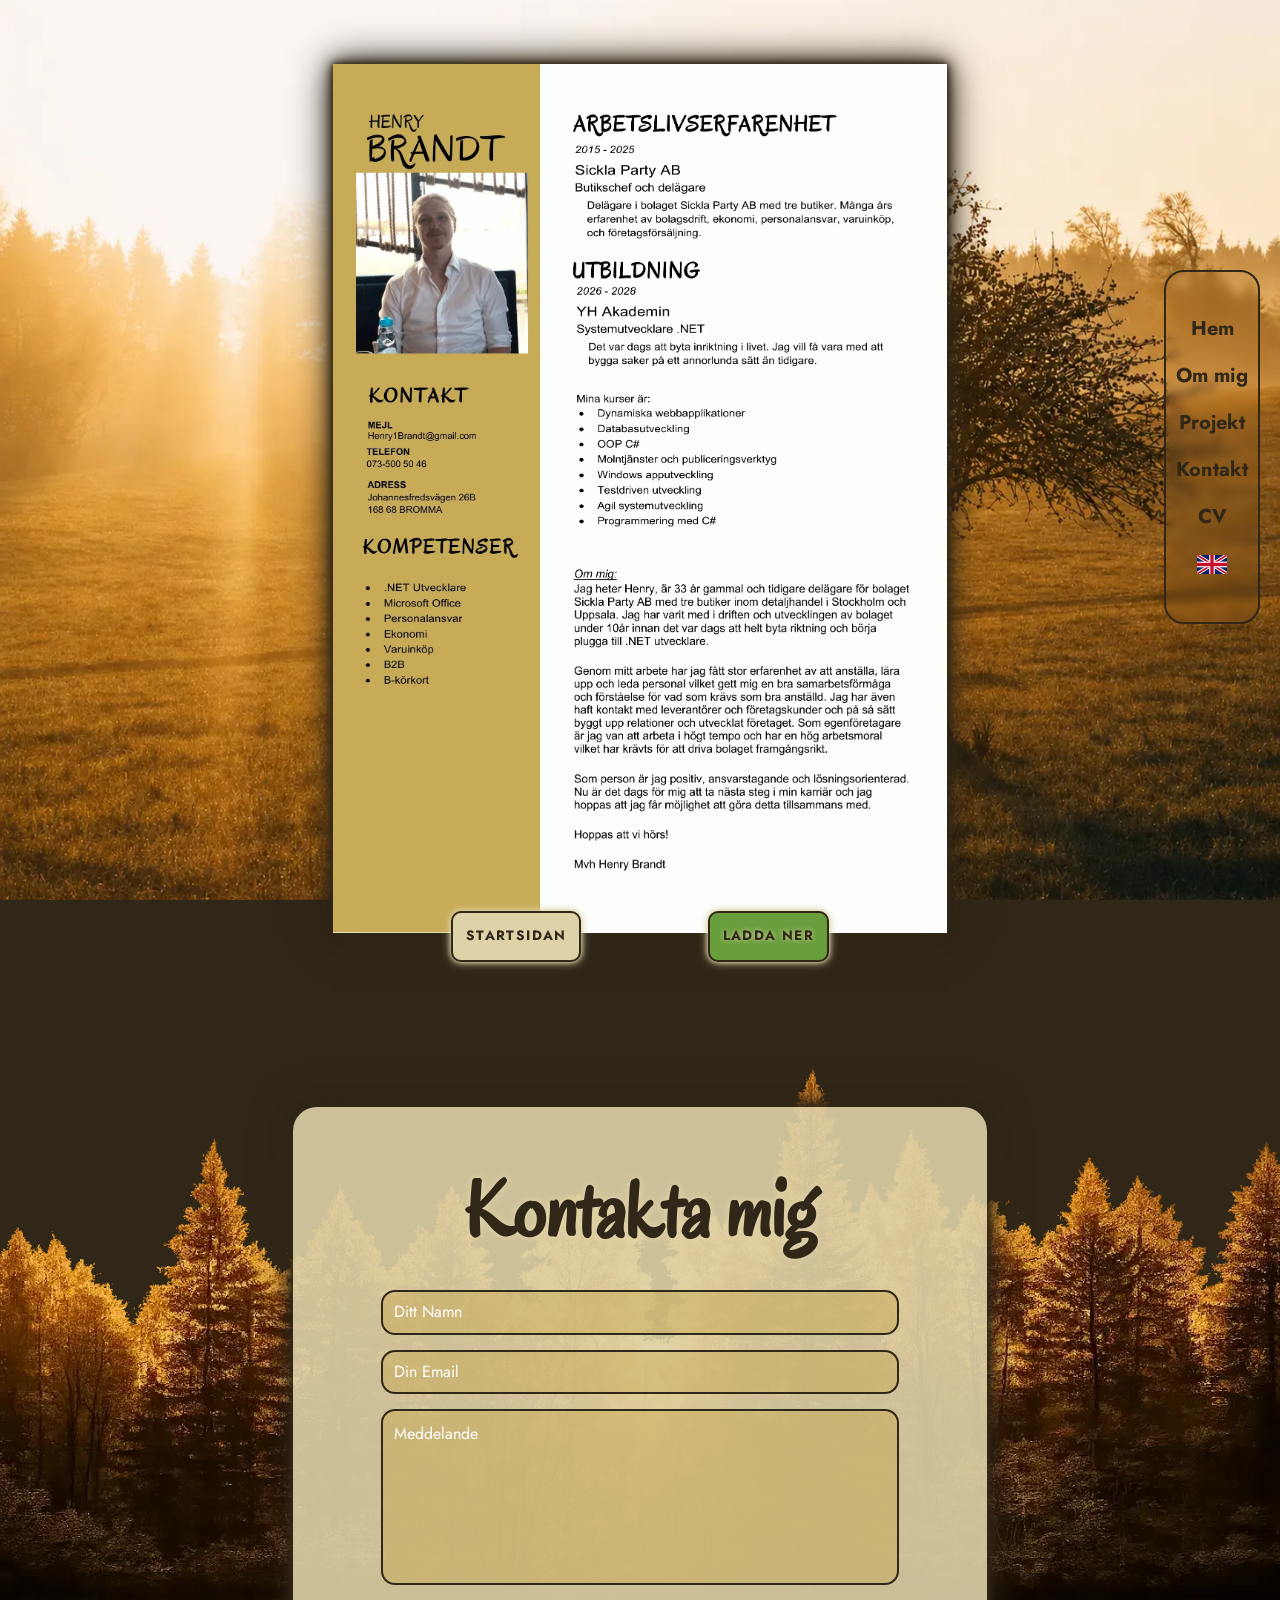
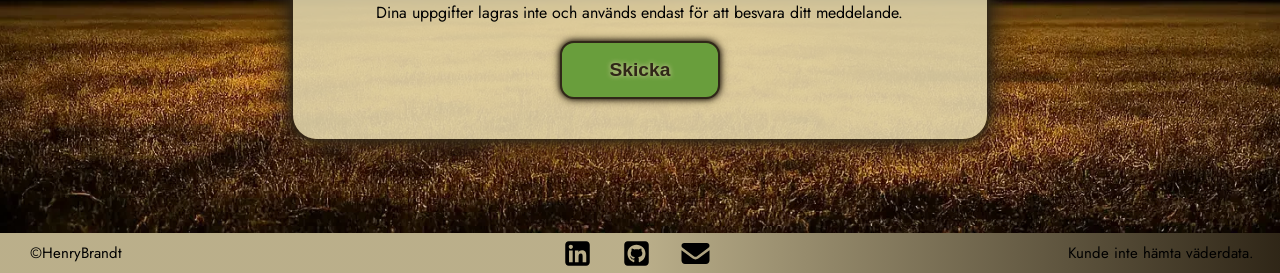
==== commit ae58c980: "feat(contact) ny bekräftelse, nytt utseende på bekräftelsen, resposivitet och översättning" ====
--- a/resume.html
+++ b/resume.html
@@ -106,6 +106,13 @@
             <button type="submit" id="send-email" data-i18n="send-btn">
               Skicka
             </button>
+            <div
+              id="form-status"
+              class="form-status"
+              role="status"
+              aria-live="polite"
+              hidden
+            ></div>
           </form>
         </div>
       </section>
--- a/style.css
+++ b/style.css
@@ -41,11 +41,23 @@
 }
 body {
   font-family: "jost", "Century Gothic", AppleGothic, sans-serif;
-  background: transparent;
+  background: var(--brown);
+}
+
+body::before {
+  content: "";
+  position: fixed;
+  top: 0;
+  left: 0;
+  width: 100%;
+  height: 100vh;
+  height: 100lvh;
+  z-index: -1;
   background-image: url("Images/HeroTree.webp");
   background-size: cover;
-  background-attachment: fixed;
   background-position: center;
+  background-repeat: no-repeat;
+  transform: translateZ(0);
 }
 
 .hero-container {
@@ -577,6 +589,7 @@
     margin-bottom: 2rem;
     padding: 0;
     box-sizing: border-box;
+    width: 90%;
   }
 
   .about-left-img,
@@ -584,7 +597,7 @@
     display: none;
   }
   .testamonials {
-    margin-top: 1rem;
+    margin-top: 2rem;
     font-size: 2.5rem;
   }
   @media (max-width: 480px) {
@@ -592,6 +605,16 @@
     .about-container-skills {
       max-height: none;
       padding: 1.5rem;
+    }
+    .left-about,
+    .right-about {
+      width: 100%;
+    }
+
+    .about-container,
+    .about-container-skills {
+      width: 100%;
+      max-width: none;
     }
   }
 }
@@ -824,6 +847,36 @@
 
   box-shadow: 0 10px 25px var(--gold);
 }
+.form-status {
+  margin-top: 1rem;
+  padding: 0.75rem 1rem;
+  border-radius: 6px;
+  animation: slideDown 0.3s ease;
+  font-size: 1rem;
+  line-height: 1.4;
+  overflow-wrap: anywhere;
+  box-sizing: border-box;
+  width: 100%;
+}
+.form-status.success {
+  background: #e6f4ea;
+  color: var(--beigeGold);
+}
+.form-status.error {
+  background: #fdecea;
+  color: var(--brown);
+}
+
+@keyframes slideDown {
+  from {
+    opacity: 0;
+    transform: translateY(-8px);
+  }
+  to {
+    opacity: 1;
+    transform: translateY(0);
+  }
+}
 @media (max-width: 1024px) {
   #contact-me {
     height: auto;
@@ -994,7 +1047,7 @@
   .btn {
     margin: 0.2rem;
     margin-bottom: 1.5rem;
-    font-size: 0.4rem;
+    font-size: 0.8rem;
   }
 
   .resume-btns {
